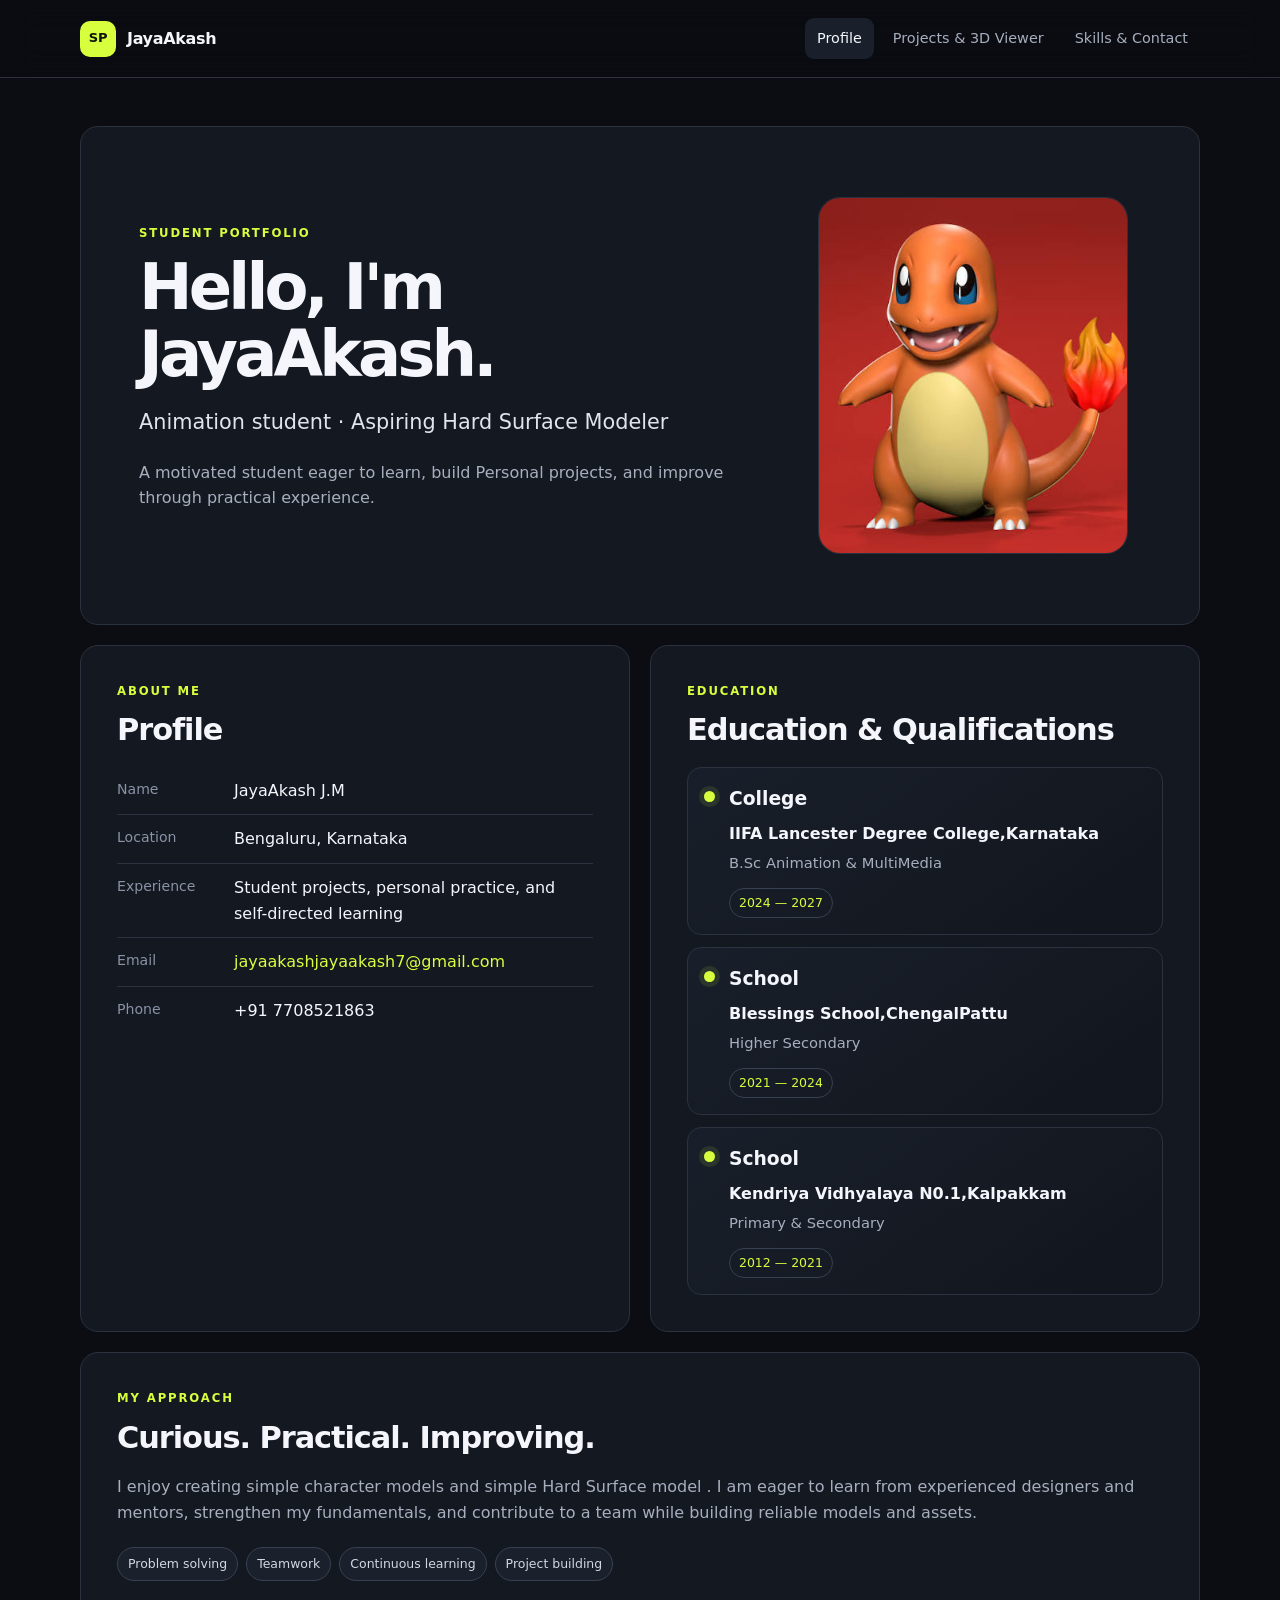
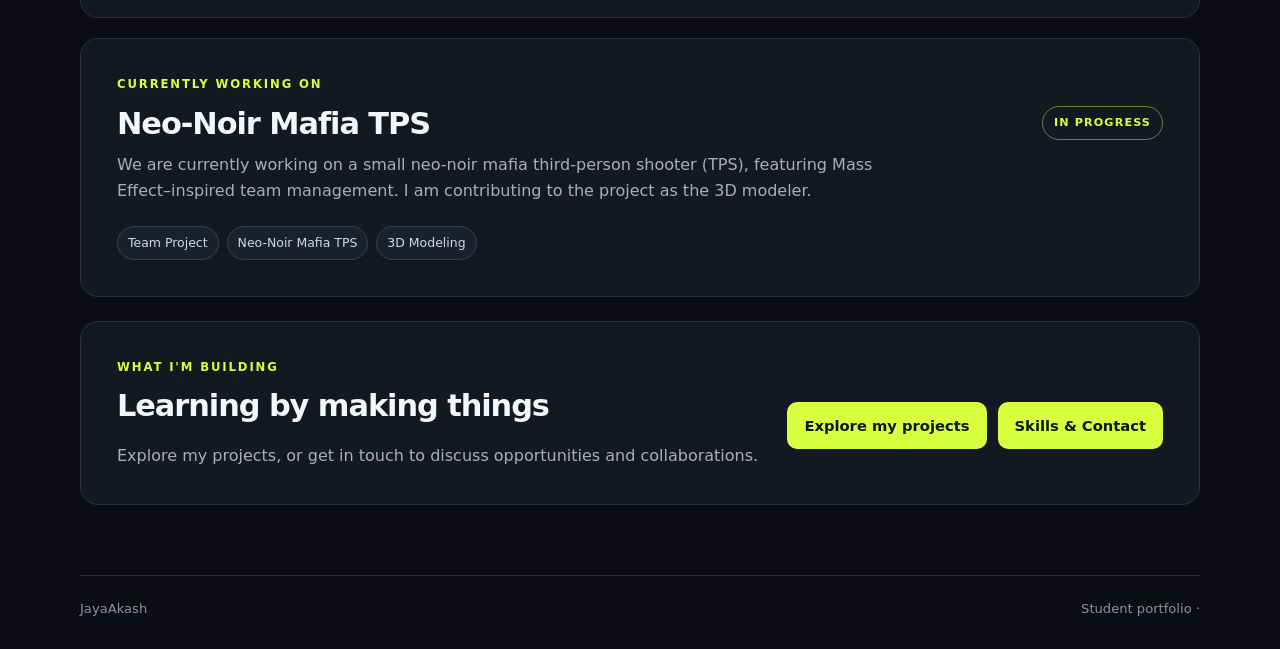
==== index.html @ 6ac755f0 "Add files via upload" ====
<!DOCTYPE html>
<html lang="en">
<head>
  <meta charset="UTF-8">
  <meta name="viewport" content="width=device-width, initial-scale=1.0">
  <meta name="description" content="Student portfolio and profile">
  <title>Student Portfolio | Profile</title>
  <link rel="stylesheet" href="css/style.css">
</head>
<body>
  <header class="site-header">
    <a class="brand" href="index.html"><span class="brand-mark">SP</span><span id="brandName">Student Portfolio</span></a>
    <nav aria-label="Main navigation">
      <a class="active" href="index.html">Profile</a>
      <a href="projects.html">Projects & 3D Viewer</a>
      <a href="contact.html">Skills & Contact</a>
    </nav>
  </header>

  <main class="page-shell">
    <section class="hero panel">
      <div class="hero-copy">
        <p class="eyebrow">STUDENT PORTFOLIO</p>
        <h1>Hello, I'm <span id="studentNameHeading">Your Name</span>.</h1>
        <p class="lead" id="headline">Computer Science Student · Aspiring Developer</p>
        <p id="summary">A motivated student eager to learn, build useful projects, and improve through practical experience.</p>
      </div>

      <div class="profile-photo-area" id="profilePhotoArea">
        <canvas class="profile-particles" id="profileParticles" aria-hidden="true"></canvas>
        <div class="profile-photo-frame">
          <img id="studentPhoto" src="assets/profile-placeholder.svg" alt="Student profile">
        </div>
      </div>
    </section>

    <section class="content-grid two-col profile-education-grid">
      <article class="panel profile-details-panel">
        <p class="eyebrow">ABOUT ME</p>
        <h2>Profile</h2>
        <dl class="detail-list">
          <div><dt>Name</dt><dd id="name">JayaAkash J.M</dd></div>
          <div><dt>Location</dt><dd id="location">Bengaluru,Karnataka</dd></div>
          <div><dt>Experience</dt><dd id="experience">Student projects and self-directed learning</dd></div>
          <div><dt>Email</dt><dd><a id="emailLink" href="mailto:student@example.com">student@example.com</a></dd></div>
          <div><dt>Phone</dt><dd id="phone">+91 00000 00000</dd></div>
        </dl>
      </article>
      <section class="panel education-section education-panel">
        <p class="eyebrow">EDUCATION</p>
        <h2>Education & Qualifications</h2>
        <div class="education-timeline" id="educationTimeline">
          <article class="education-item"><span class="education-dot" aria-hidden="true"></span><div><h3>College</h3><p>Loading education details…</p></div></article>
        </div>
      </section>
    </section>
    <section class="panel approach-section">
      <p class="eyebrow">MY APPROACH</p>
      <h2>Curious. Practical. Improving.</h2>
      <p id="eagerness">I enjoy turning ideas into working projects. I am eager to learn from experienced developers, strengthen my fundamentals, and contribute to a team while building reliable software.</p>
      <div class="tag-list" id="quickSkills">
        <span>Problem solving</span><span>Teamwork</span><span>Continuous learning</span><span>Project building</span>
      </div>
    </section>

    <section class="panel current-project-section">
      <p class="eyebrow">CURRENTLY WORKING ON</p>
      <div class="current-project-layout"><div><h2>Neo-Noir Mafia TPS</h2><p>We are currently working on a small neo-noir mafia third-person shooter (TPS), featuring Mass Effect–inspired team management. I am contributing to the project as the 3D modeler.</p><div class="tag-list"><span>Team Project</span><span>Neo-Noir Mafia TPS</span><span>3D Modeling</span></div></div><span class="project-status">IN PROGRESS</span></div>
    </section>

    <section class="panel callout bottom-cta-section">
      <div>
        <p class="eyebrow">WHAT I'M BUILDING</p>
        <h2>Learning by making things</h2>
        <p>Explore my projects, or get in touch to discuss opportunities and collaborations.</p>
      </div>
      <div class="button-row bottom-cta-buttons">
        <a class="button primary" href="projects.html">Explore my projects</a>
        <a class="button primary" href="contact.html">Skills &amp; Contact</a>
      </div>
    </section>
  </main>
  <footer class="site-footer"><span id="footerName">Your Name</span><span>Student portfolio · <span id="year"></span></span></footer>
  <script src="js/profile.js"></script>
  <script src="js/profile-page.js"></script>
</body>
</html>
---- css/style.css ----
:root {
  --bg: #0b0d12;
  --panel: #141821;
  --panel-light: #1a202b;
  --text: #f4f6fb;
  --muted: #a7afbf;
  --accent: #d8ff3e;
  --line: #2a3240;
  --radius: 18px;
  --content-width: 1120px;
}
* { box-sizing: border-box; }
html { scroll-behavior: smooth; }
body { margin: 0; background: var(--bg); color: var(--text); font-family: Inter, ui-sans-serif, system-ui, -apple-system, BlinkMacSystemFont, "Segoe UI", sans-serif; line-height: 1.6; }
a { color: inherit; text-decoration: none; }
button, input { font: inherit; }
button, a, [tabindex] { -webkit-tap-highlight-color: transparent; }
.site-header { display: flex; justify-content: space-between; align-items: center; gap: 24px; padding: 18px max(24px, calc((100vw - var(--content-width)) / 2)); border-bottom: 1px solid var(--line); position: sticky; top: 0; z-index: 10; background: rgba(11,13,18,.92); backdrop-filter: blur(16px); }
.brand { display: flex; align-items: center; gap: 11px; font-weight: 750; letter-spacing: -.02em; }
.brand-mark { display: grid; place-items: center; width: 36px; height: 36px; border-radius: 10px; background: var(--accent); color: #10130a; font-size: 13px; font-weight: 900; }
nav { display: flex; flex-wrap: wrap; gap: 7px; }
nav a { color: var(--muted); padding: 9px 12px; border-radius: 9px; font-size: .9rem; }
nav a:hover, nav a.active { color: var(--text); background: var(--panel-light); }
.page-shell { max-width: var(--content-width); width: calc(100% - 40px); margin: 48px auto 70px; }
.panel { background: var(--panel); border: 1px solid var(--line); border-radius: var(--radius); padding: clamp(22px, 3.4vw, 36px); }
.hero { display: grid; grid-template-columns: minmax(0, 1.5fr) minmax(250px, .8fr); align-items: center; gap: 38px; padding: clamp(26px, 5vw, 58px); overflow: hidden; }
.eyebrow { color: var(--accent); font-size: .73rem; font-weight: 800; letter-spacing: .16em; margin: 0 0 12px; }
h1, h2, h3, p { margin-top: 0; }
h1 { font-size: clamp(2.3rem, 5vw, 4.25rem); letter-spacing: -.06em; line-height: 1.04; margin-bottom: 18px; }
h2 { font-size: clamp(1.4rem, 2.6vw, 1.9rem); line-height: 1.2; letter-spacing: -.035em; margin-bottom: 18px; }
h3 { margin-bottom: 8px; }
p { color: var(--muted); }
.hero-copy > p:not(.eyebrow) { max-width: 640px; }
.lead { font-size: clamp(1.05rem, 2vw, 1.3rem); color: #e0e4ed; }
.accent-text { color: var(--accent); }
.button-row { display: flex; flex-wrap: wrap; gap: 11px; margin-top: 25px; }
.button { display: inline-flex; align-items: center; justify-content: center; gap: 8px; border: 1px solid transparent; padding: 11px 16px; border-radius: 10px; font-size: .92rem; font-weight: 750; cursor: pointer; transition: transform .18s ease, background .18s ease; }
.button:hover { transform: translateY(-2px); }
.button.primary { background: var(--accent); color: #11150a; }
.button.secondary { background: #202633; border-color: #343d4e; color: var(--text); }
.profile-photo-area { min-width: 0; }
.photo-drop-zone { width: min(100%, 310px); aspect-ratio: 4 / 4.6; margin: 0 auto; position: relative; overflow: hidden; border: 1px dashed #657044; border-radius: 22px; background: #20251a; cursor: pointer; outline: none; }
.photo-drop-zone:focus-visible { box-shadow: 0 0 0 3px var(--accent); }
.photo-drop-zone img { display: block; width: 100%; height: 100%; object-fit: cover; }
.photo-overlay { position: absolute; inset: auto 0 0; display: flex; flex-direction: column; align-items: center; padding: 35px 12px 17px; background: linear-gradient(transparent, rgba(0,0,0,.82)); opacity: 0; transition: opacity .2s ease; text-align: center; }
.photo-drop-zone:hover .photo-overlay, .photo-drop-zone:focus-visible .photo-overlay, .photo-drop-zone.drag-over .photo-overlay { opacity: 1; }
.photo-overlay span { font-size: 1.7rem; color: var(--accent); }
.photo-overlay small { color: #d4d8df; }
.small-note { font-size: .78rem; margin: 10px 0 0; color: #8f99aa; }
.content-grid { display: grid; gap: 20px; margin-top: 20px; }
.two-col { grid-template-columns: repeat(2, minmax(0, 1fr)); }
.detail-list { margin: 0; }
.detail-list div { display: grid; grid-template-columns: 105px minmax(0, 1fr); gap: 12px; padding: 11px 0; border-bottom: 1px solid var(--line); }
.detail-list div:last-child { border-bottom: 0; }
dt { color: #8993a5; font-size: .88rem; }
dd { margin: 0; overflow-wrap: anywhere; }
dd a, .text-link { color: var(--accent); }
.tag-list { display: flex; flex-wrap: wrap; gap: 8px; margin-top: 22px; }
.tag-list span { border: 1px solid #384151; border-radius: 999px; padding: 6px 10px; color: #d2d8e2; font-size: .78rem; background: #1b212c; }
.callout { margin-top: 20px; display: flex; justify-content: space-between; align-items: center; gap: 24px; }
.callout p:last-child { margin-bottom: 0; }
.site-footer { max-width: var(--content-width); width: calc(100% - 40px); margin: 0 auto; padding: 22px 0 30px; border-top: 1px solid var(--line); display: flex; justify-content: space-between; gap: 15px; color: #8993a5; font-size: .82rem; }
.page-heading { margin: 10px 0 30px; max-width: 760px; }
.page-heading h1 { font-size: clamp(2.5rem, 6vw, 4.2rem); }
.project-grid { display: grid; grid-template-columns: repeat(3, minmax(0, 1fr)); gap: 16px; margin-bottom: 20px; }
.project-card { padding: 25px; border: 1px solid var(--line); border-radius: var(--radius); background: linear-gradient(150deg, #171d27, #11151d); min-height: 245px; }
.project-number { color: var(--accent); font-size: .72rem; letter-spacing: .13em; font-weight: 800; margin-bottom: 22px; }
.project-card h2 { font-size: 1.35rem; }
.project-card p { font-size: .92rem; }
.project-card .tag-list { margin-top: 17px; }
.viewer-section { margin-top: 20px; }
.viewer-heading, .viewer-controls { display: flex; align-items: center; justify-content: space-between; gap: 22px; }
.viewer-heading { margin-bottom: 20px; }
.viewer-heading h2 { margin-bottom: 8px; }
.viewer-heading p { margin-bottom: 0; }
.file-button { flex-shrink: 0; }
.viewer-drop-zone { border: 1px dashed #465164; border-radius: 14px; padding: 8px; background: #090b10; transition: border-color .2s, background .2s; }
.viewer-drop-zone.drag-over { border-color: var(--accent); background: #151b0c; }
.viewer { width: 100%; height: clamp(320px, 52vw, 540px); position: relative; overflow: hidden; border-radius: 9px; background: radial-gradient(ellipse at center, #202633 0%, #0b0e14 72%); }
.viewer canvas { display: block; width: 100%; height: 100%; }
.viewer-empty { position: absolute; inset: 0; display: flex; flex-direction: column; justify-content: center; align-items: center; text-align: center; padding: 20px; pointer-events: none; }
.viewer-empty h3 { margin: 8px 0 5px; }
.viewer-empty p { margin-bottom: 7px; color: var(--accent); font-size: .83rem; }
.viewer-empty small { color: #8e98a9; }
.wire-cube { font-size: 4rem; line-height: 1.2; color: #a8c93a; }
.viewer-controls { padding-top: 18px; }
.viewer-controls p { max-width: 690px; }
.compact { margin-top: 0; }
.skill-list { display: flex; flex-direction: column; gap: 15px; }
.skill-row { display: grid; grid-template-columns: 120px minmax(0, 1fr); gap: 15px; align-items: center; }
.skill-row strong { font-size: .9rem; }
.skill-track { height: 7px; background: #282f3c; border-radius: 20px; overflow: hidden; }
.skill-fill { height: 100%; background: var(--accent); border-radius: inherit; }
.focus-list { padding-left: 21px; color: #dce1e9; }
.focus-list li { margin: 10px 0; padding-left: 4px; }
.contact-panel { display: flex; justify-content: space-between; align-items: center; gap: 25px; margin: 20px 0; }
.contact-links { display: flex; flex-wrap: wrap; align-items: center; gap: 10px; min-width: 220px; }
.text-link { padding: 8px; font-size: .9rem; }
.edit-steps { color: #c7ceda; padding-left: 22px; }
.edit-steps li { margin: 10px 0; }
code { color: var(--accent); background: #252b35; padding: 2px 5px; border-radius: 5px; font-size: .9em; }
.muted { color: var(--muted); }
@media (max-width: 780px) {
  .site-header { align-items: flex-start; flex-direction: column; gap: 12px; padding: 14px 20px; }
  nav { width: 100%; }
  nav a { padding: 8px 9px; font-size: .82rem; }
  .page-shell { margin-top: 28px; }
  .hero { grid-template-columns: 1fr; }
  .profile-photo-area { grid-row: 1; }
  .photo-drop-zone { width: min(72%, 270px); }
  .two-col, .project-grid { grid-template-columns: 1fr; }
  .project-card { min-height: auto; }
  .callout, .contact-panel, .viewer-heading, .viewer-controls { align-items: flex-start; flex-direction: column; }
  .viewer-heading .button { align-self: flex-start; }
  .site-footer { flex-direction: column; gap: 4px; }
}
@media (max-width: 440px) {
  .page-shell, .site-footer { width: calc(100% - 26px); }
  .detail-list div { grid-template-columns: 88px minmax(0, 1fr); gap: 8px; }
  .skill-row { grid-template-columns: 95px minmax(0, 1fr); }
  .viewer { height: 350px; }
}

/* Static profile photo: no click, file-picker, or drag-and-drop interaction. */
.profile-photo-frame {
  width: min(100%, 310px);
  aspect-ratio: 4 / 4.6;
  margin: 0 auto;
  overflow: hidden;
  border-radius: 22px;
  background: #20251a;
  border: 1px solid var(--line);
}
.profile-photo-frame img {
  display: block;
  width: 100%;
  height: 100%;
  object-fit: cover;
}


/* Profile photo hover effect: particles stay behind the static image. */
.profile-photo-area { position: relative; isolation: isolate; padding: 12px 0; }
.profile-particles { position: absolute; z-index: -1; top: 0; left: 0; pointer-events: none; opacity: 0; transition: opacity .28s ease; }
.profile-particles.is-visible { opacity: 1; }
.profile-photo-frame { position: relative; z-index: 1; transition: border-color .25s ease, box-shadow .25s ease, transform .25s ease; }
.profile-photo-area:hover .profile-photo-frame { border-color: var(--accent); box-shadow: 0 0 0 1px rgba(216,255,62,.3), 0 0 28px rgba(216,255,62,.22); transform: translateY(-2px); }
.education-section, .current-project-section { margin-top: 20px; }
.education-timeline { display: grid; grid-template-columns: repeat(2, minmax(0, 1fr)); gap: 18px; }
.education-item { display: flex; align-items: flex-start; gap: 14px; padding: 20px; border: 1px solid var(--line); border-radius: 14px; background: linear-gradient(145deg, #191f2a, #11151d); }
.education-dot { flex: 0 0 11px; width: 11px; height: 11px; margin-top: 7px; border-radius: 50%; background: var(--accent); box-shadow: 0 0 0 5px rgba(216,255,62,.1); }
.education-item h3 { margin-bottom: 7px; }
.education-item p { margin-bottom: 5px; }
.education-institution { color: var(--text); font-weight: 650; }
.education-qualification { font-size: .92rem; }
.education-years { display: inline-block; margin-top: 8px; padding: 4px 9px; border: 1px solid #384151; border-radius: 999px; color: var(--accent); font-size: .78rem; }
.current-project-layout { display: flex; justify-content: space-between; align-items: flex-start; gap: 24px; }
.current-project-layout > div { max-width: 760px; }
.current-project-layout h2 { margin-bottom: 10px; }
.current-project-layout p { margin-bottom: 0; }
.project-status { flex-shrink: 0; border: 1px solid rgba(216,255,62,.45); border-radius: 999px; padding: 7px 11px; color: var(--accent); font-size: .7rem; font-weight: 800; letter-spacing: .1em; }
.current-team-project { border-color: rgba(216,255,62,.42); }
@media (max-width: 780px) {
  .education-timeline { grid-template-columns: 1fr; }
  .current-project-layout { flex-direction: column; }
}
@media (prefers-reduced-motion: reduce) {
  .profile-photo-frame, .profile-particles { transition: none; }
}

/* Languages-known section */
.language-section { margin-top: 20px; }
.language-list { display: grid; grid-template-columns: repeat(3, minmax(0, 1fr)); gap: 12px; margin-top: 18px; }
.language-card { display: flex; flex-direction: column; gap: 12px; padding: 17px; border: 1px solid var(--line); border-radius: 13px; background: linear-gradient(145deg, #191f2a, #11151d); min-width: 0; }
.language-name { font-size: 1rem; overflow-wrap: anywhere; }
.language-level { align-self: flex-start; padding: 5px 9px; border: 1px solid rgba(216,255,62,.35); border-radius: 999px; color: var(--accent); font-size: .78rem; }
@media (max-width: 780px) { .language-list { grid-template-columns: repeat(2, minmax(0, 1fr)); } }
@media (max-width: 440px) { .language-list { grid-template-columns: 1fr; } }


/* Profile + education side-by-side layout */
.profile-education-grid { align-items: stretch; }
.profile-details-panel, .education-panel { min-width: 0; }
.education-panel { margin-top: 0; }
.education-panel .education-timeline { grid-template-columns: 1fr; gap: 12px; }
.education-panel .education-item { padding: 16px; }
.approach-section { margin-top: 20px; }

/* Every percentage-based indicator shows its numeric value beside the bar. */
.skill-row { grid-template-columns: minmax(105px, 1fr) minmax(80px, 1.6fr) 42px; gap: 12px; }
.skill-percent { color: var(--muted); font-size: .82rem; font-variant-numeric: tabular-nums; text-align: right; }
.language-meter-line { display: grid; grid-template-columns: minmax(0, 1fr) 42px; align-items: center; gap: 10px; margin-top: 2px; }
.language-track { width: 100%; }
.language-fill { transition: width .5s ease; }
.language-card { gap: 10px; }

/* Subtle card hover: deliberately different from the profile photo's particle/glow effect. */
.panel,
.education-item,
.project-card,
.language-card,
.viewer-drop-zone {
  transition: border-color .22s ease, background-color .22s ease, box-shadow .22s ease, transform .22s ease;
}
@media (hover: hover) and (pointer: fine) {
  .panel:hover {
    border-color: #3a4557;
    box-shadow: 0 8px 22px rgba(0, 0, 0, .14);
  }
  .education-item:hover,
  .project-card:hover,
  .language-card:hover {
    border-color: #465164;
    background-color: #1b222e;
    box-shadow: 0 7px 18px rgba(0, 0, 0, .18);
    transform: translateY(-2px);
  }
  .viewer-drop-zone:hover {
    border-color: #465164;
    background-color: #10151e;
  }
}
@media (max-width: 780px) {
  .skill-row { grid-template-columns: minmax(90px, 1fr) minmax(70px, 1.4fr) 38px; gap: 9px; }
  .education-panel .education-timeline { grid-template-columns: 1fr; }
}
@media (max-width: 440px) {
  .skill-row { grid-template-columns: minmax(78px, 1fr) minmax(55px, 1.2fr) 36px; gap: 7px; }
  .skill-row strong { font-size: .82rem; }
}
@media (prefers-reduced-motion: reduce) {
  .panel, .education-item, .project-card, .language-card, .viewer-drop-zone, .language-fill { transition: none; }
}


/* Text-only proficiency labels: no skill or language progress bars. */
.skill-list { gap: 20px; }
.skill-group { min-width: 0; }
.skill-group + .skill-group { padding-top: 18px; border-top: 1px solid var(--line); }
.skill-group-title { margin: 0 0 12px; font-size: 1rem; }
.skill-chip-list { display: grid; grid-template-columns: repeat(2, minmax(0, 1fr)); gap: 11px; }
.skill-chip { display: flex; flex-direction: column; align-items: flex-start; gap: 9px; min-width: 0; padding: 14px; border: 1px solid var(--line); border-radius: 12px; background: linear-gradient(145deg, #191f2a, #11151d); transition: border-color .22s ease, background-color .22s ease, transform .22s ease, box-shadow .22s ease; }
.skill-label { overflow-wrap: anywhere; }
.skill-level-label { display: inline-flex; align-items: center; padding: 5px 9px; border: 1px solid rgba(216,255,62,.35); border-radius: 999px; color: var(--accent); font-size: .78rem; }
.language-card { gap: 12px; }
@media (hover: hover) and (pointer: fine) {
  .skill-chip:hover { border-color: #465164; background-color: #1b222e; box-shadow: 0 7px 18px rgba(0,0,0,.18); transform: translateY(-2px); }
}
@media (max-width: 480px) { .skill-chip-list { grid-template-columns: 1fr; } }


/* Keep Current Focus as the final content section on Skills & Contact. */
.current-focus-section { margin-top: 20px; }
.current-focus-section .focus-list { margin-bottom: 0; }


/* Dedicated bottom call-to-action section */
.bottom-cta-section {
  margin-top: 24px;
  display: flex;
  align-items: center;
  justify-content: space-between;
  gap: 24px;
}
.bottom-cta-buttons {
  flex-shrink: 0;
  flex-wrap: wrap;
  justify-content: flex-end;
}
@media (max-width: 760px) {
  .bottom-cta-section {
    align-items: flex-start;
    flex-direction: column;
  }
  .bottom-cta-buttons {
    justify-content: flex-start;
  }
}


/* Hosted 3D model gallery */
.hosted-models-section { margin-top: 24px; }
.hosted-model-gallery {
  display: grid;
  grid-template-columns: repeat(auto-fit, minmax(min(100%, 220px), 1fr));
  gap: 14px;
  margin-top: 18px;
}
.hosted-model-card {
  min-width: 0;
  border: 1px solid var(--border, #2a3443);
  border-radius: 16px;
  padding: 18px;
  background: linear-gradient(145deg, #171d28, #11151d);
}
.hosted-model-card h3 { margin: 0 0 8px; font-size: 1.05rem; }
.hosted-model-card p { color: #a8b4cc; margin: 0 0 14px; line-height: 1.5; }
.hosted-model-card .button { width: 100%; justify-content: center; }
.hosted-model-card .model-format { color: #d7ff36; font-size: .78rem; margin-bottom: 12px; }
.hosted-model-card .button:disabled { opacity: .45; cursor: not-allowed; }
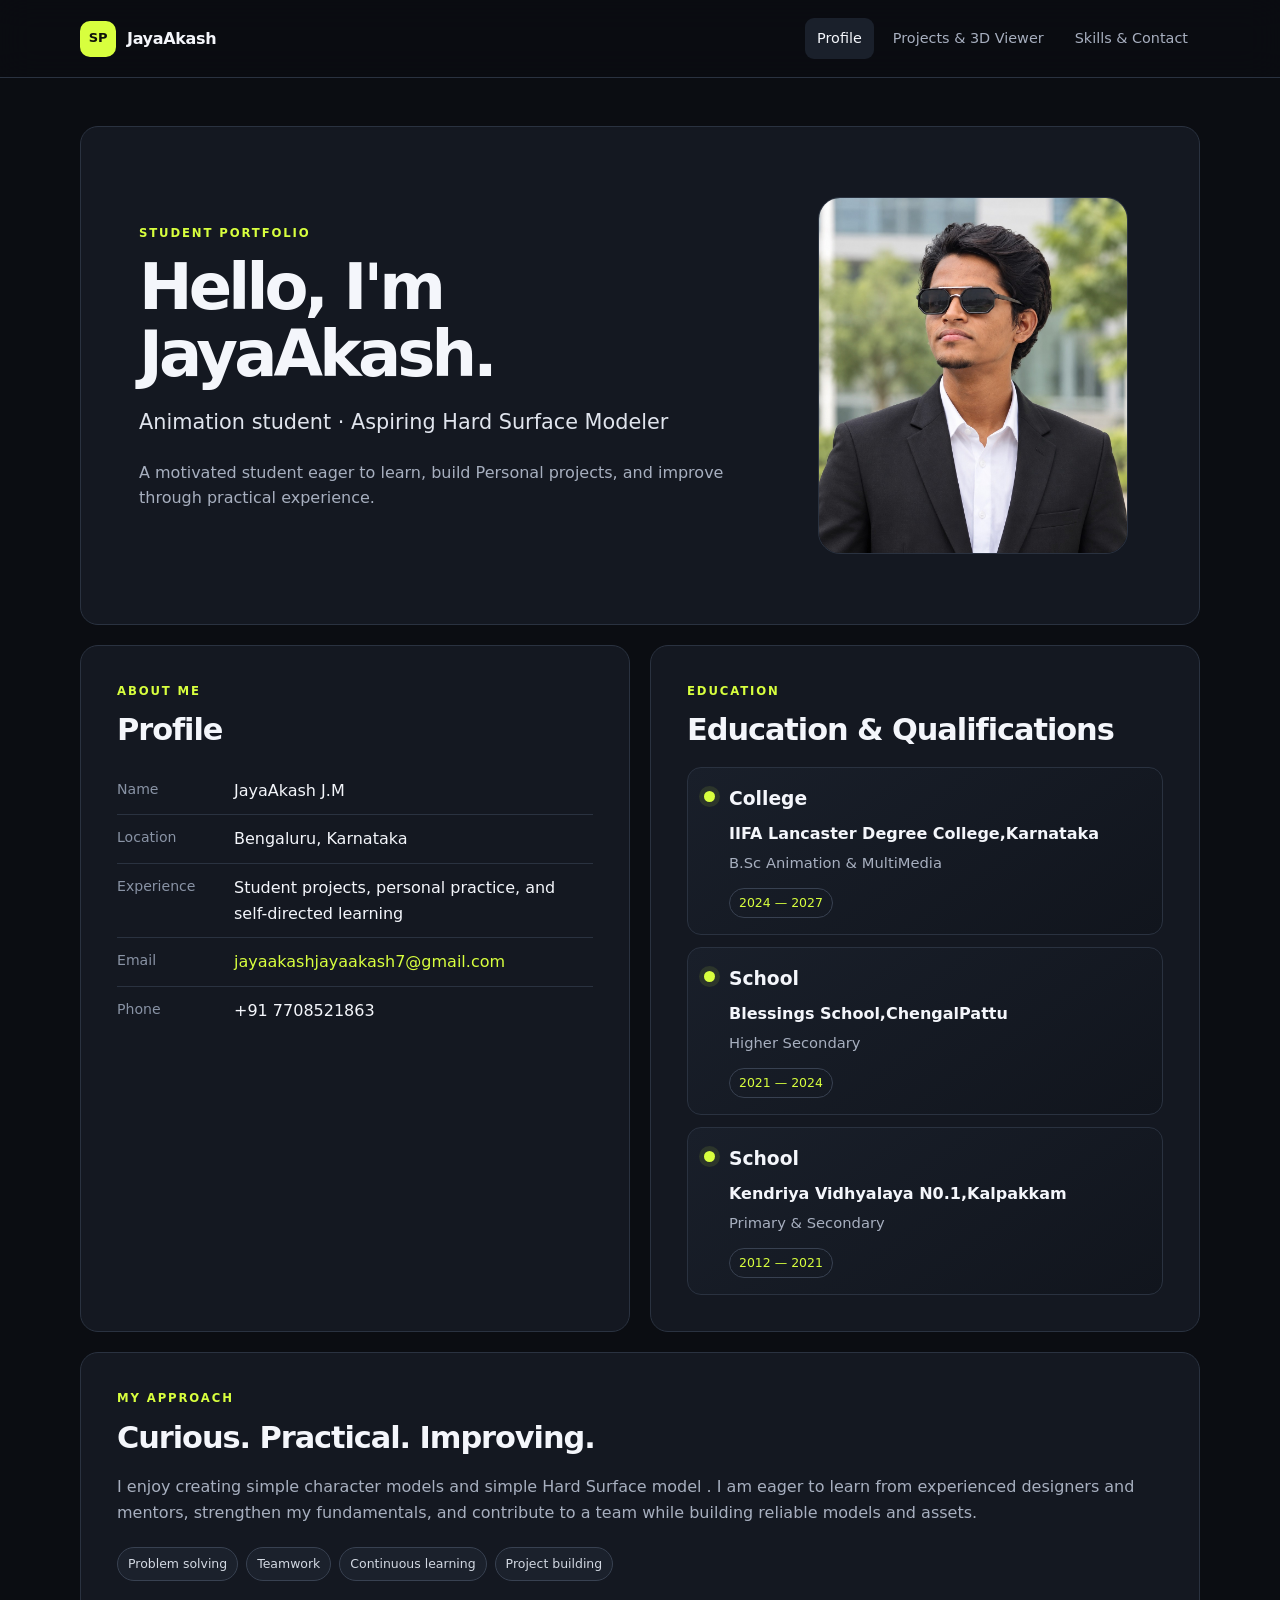
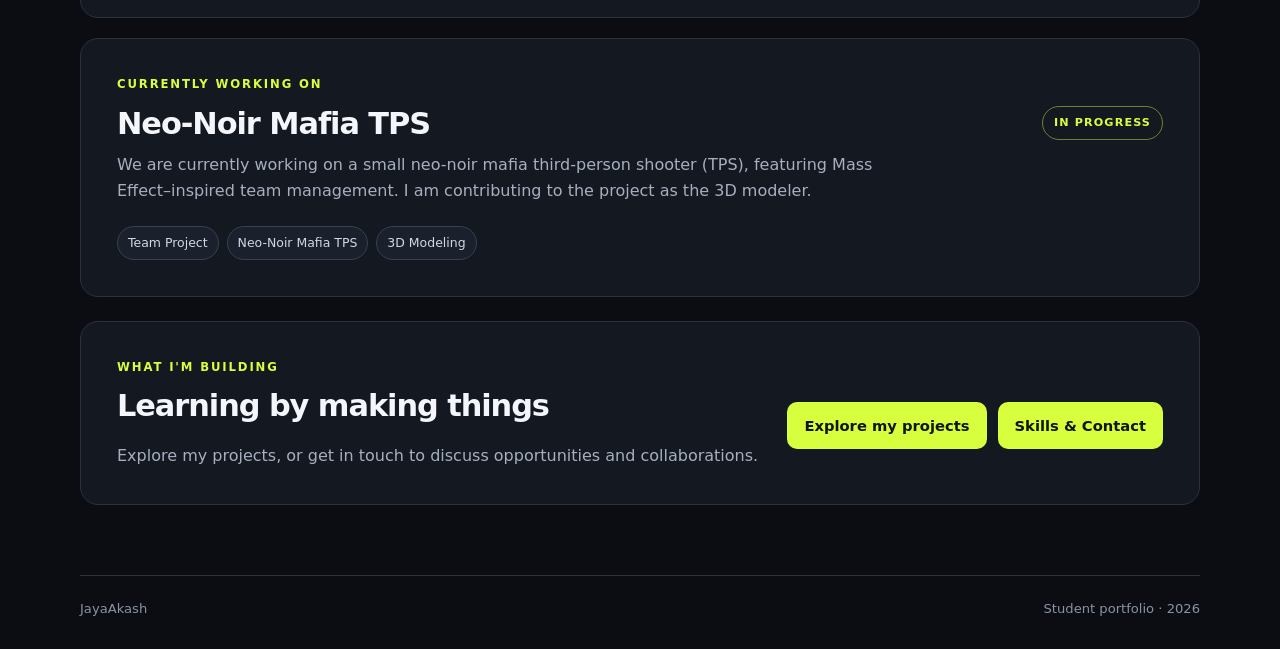
==== commit bfce40d9: "Update index.html" ====
--- a/index.html
+++ b/index.html
@@ -80,7 +80,7 @@
       </div>
     </section>
   </main>
-  <footer class="site-footer"><span id="footerName">Your Name</span><span>Student portfolio · <span id="year"></span></span></footer>
+  <footer class="site-footer"><span id="footerName">Your Name</span><span>Student portfolio · 2026 <span id="year"></span></span></footer>
   <script src="js/profile.js"></script>
   <script src="js/profile-page.js"></script>
 </body>
--- a/css/style.css
+++ b/css/style.css
@@ -298,3 +298,66 @@
 .hosted-model-card .button { width: 100%; justify-content: center; }
 .hosted-model-card .model-format { color: #d7ff36; font-size: .78rem; margin-bottom: 12px; }
 .hosted-model-card .button:disabled { opacity: .45; cursor: not-allowed; }
+
+
+/* Unified projects + hosted 3D model gallery */
+.unified-showcase { margin-top: 8px; }
+.showcase-heading { margin-bottom: 22px; }
+.showcase-heading h2 { margin-bottom: 8px; }
+.showcase-heading p:last-child { margin-bottom: 0; }
+.hosted-model-gallery { display: grid; grid-template-columns: repeat(4, minmax(0, 1fr)); gap: 12px; align-items: start; }
+.hosted-model-card { min-width: 0; padding: 16px; border: 1px solid var(--line); border-radius: 13px; background: linear-gradient(150deg, #171d27, #11151d); }
+.hosted-model-card h3 { font-size: 1rem; margin-bottom: 9px; overflow-wrap: anywhere; }
+.hosted-model-card p { font-size: .88rem; margin-bottom: 12px; }
+.hosted-model-card .model-format { color: var(--accent); font-size: .67rem; font-weight: 800; margin: 12px 0; }
+.hosted-model-card .model-view-button { width: 100%; }
+.hosted-model-card.is-expanded { grid-column: 1 / -1; border-color: rgba(216,255,62,.6); }
+.inline-model-viewer { margin-top: 18px; padding-top: 16px; border-top: 1px solid var(--line); }
+.inline-viewer-toolbar { display: flex; align-items: center; justify-content: space-between; gap: 12px; margin-bottom: 12px; flex-wrap: wrap; }
+.inline-viewer-toolbar .model-load-status { margin: 0; flex: 1 1 220px; color: var(--muted, #a8b4cc); font-size: .9rem; }
+.inline-viewer-toolbar .model-load-error { color: #ff9c9c; }
+.inline-viewer-close { flex: 0 0 auto; }
+.inline-model-canvas { width: 100%; height: clamp(300px, 48vw, 520px); overflow: hidden; border-radius: 10px; background: #0b0e14; border: 1px solid #30394a; }
+.inline-model-canvas canvas { display: block; width: 100%; height: 100%; }
+.model-load-status { margin: 0 0 12px; color: var(--muted); font-size: .9rem; }
+.model-load-error { color: #ffb4a9; overflow-wrap: anywhere; }
+.gallery-footnote { margin-top: 18px; }
+@media (max-width: 950px) { .hosted-model-gallery { grid-template-columns: repeat(3, minmax(0, 1fr)); } }
+@media (max-width: 680px) { .hosted-model-gallery { grid-template-columns: repeat(2, minmax(0, 1fr)); } }
+@media (max-width: 420px) { .hosted-model-gallery { grid-template-columns: 1fr; } }
+
+
+/* Unified gallery: consistent card heights and aligned View in 3D buttons */
+.unified-showcase { margin-top: 8px; }
+.showcase-heading { margin-bottom: 22px; }
+.showcase-heading h2 { margin-bottom: 8px; }
+.showcase-heading p:last-child { margin-bottom: 0; }
+.hosted-model-gallery { display:grid; grid-template-columns:repeat(4,minmax(0,1fr)); gap:12px; align-items:stretch; margin-top:18px; }
+.hosted-model-card { display:flex; flex-direction:column; min-width:0; padding:16px; border:1px solid var(--line); border-radius:13px; background:linear-gradient(150deg,#171d27,#11151d); }
+.hosted-model-card h3 { font-size:1rem; margin:0 0 9px; overflow-wrap:anywhere; }
+.hosted-model-card p { font-size:.88rem; margin:0 0 12px; line-height:1.5; flex:1 0 auto; }
+.hosted-model-card .project-number { font-size:.65rem; margin-bottom:14px; }
+.hosted-model-card .model-format { color:var(--accent); font-size:.67rem; font-weight:800; margin:8px 0 12px; }
+.hosted-model-card .model-view-button { width:100%; min-height:42px; margin-top:auto; }
+.gallery-footnote { margin-top:18px; }
+.viewer-section { margin-top:24px; }
+.viewer-section[hidden] { display:none !important; }
+.viewer-section .viewer-heading { margin-bottom:16px; }
+.viewer-section .viewer-heading h2 { margin-bottom:8px; }
+.viewer-section .viewer { width:100%; height:clamp(340px,52vw,560px); overflow:hidden; border:1px solid #30394a; border-radius:12px; background:#0b0e14; }
+.viewer-section .viewer canvas { display:block; width:100%; height:100%; }
+@media(max-width:950px){.hosted-model-gallery{grid-template-columns:repeat(3,minmax(0,1fr));}}
+@media(max-width:680px){.hosted-model-gallery{grid-template-columns:repeat(2,minmax(0,1fr));}}
+@media(max-width:440px){.hosted-model-gallery{grid-template-columns:1fr;}}
+
+
+/* Google Drive links displayed beneath the shared 3D viewer. */
+.drive-model-links { margin-top: 24px; }
+.drive-model-links .showcase-heading { margin-bottom: 18px; }
+.drive-model-grid { display: grid; grid-template-columns: repeat(4, minmax(0, 1fr)); gap: 12px; }
+.drive-model-card { min-width: 0; display: flex; flex-direction: column; gap: 14px; padding: 16px; border: 1px solid var(--line); border-radius: 13px; background: linear-gradient(150deg, #171d27, #11151d); }
+.drive-model-card h3 { margin: 0; font-size: .98rem; overflow-wrap: anywhere; flex: 1 0 auto; }
+.drive-model-card .button { width: 100%; min-height: 42px; text-align: center; }
+@media (max-width: 950px) { .drive-model-grid { grid-template-columns: repeat(3, minmax(0, 1fr)); } }
+@media (max-width: 680px) { .drive-model-grid { grid-template-columns: repeat(2, minmax(0, 1fr)); } }
+@media (max-width: 440px) { .drive-model-grid { grid-template-columns: 1fr; } }
